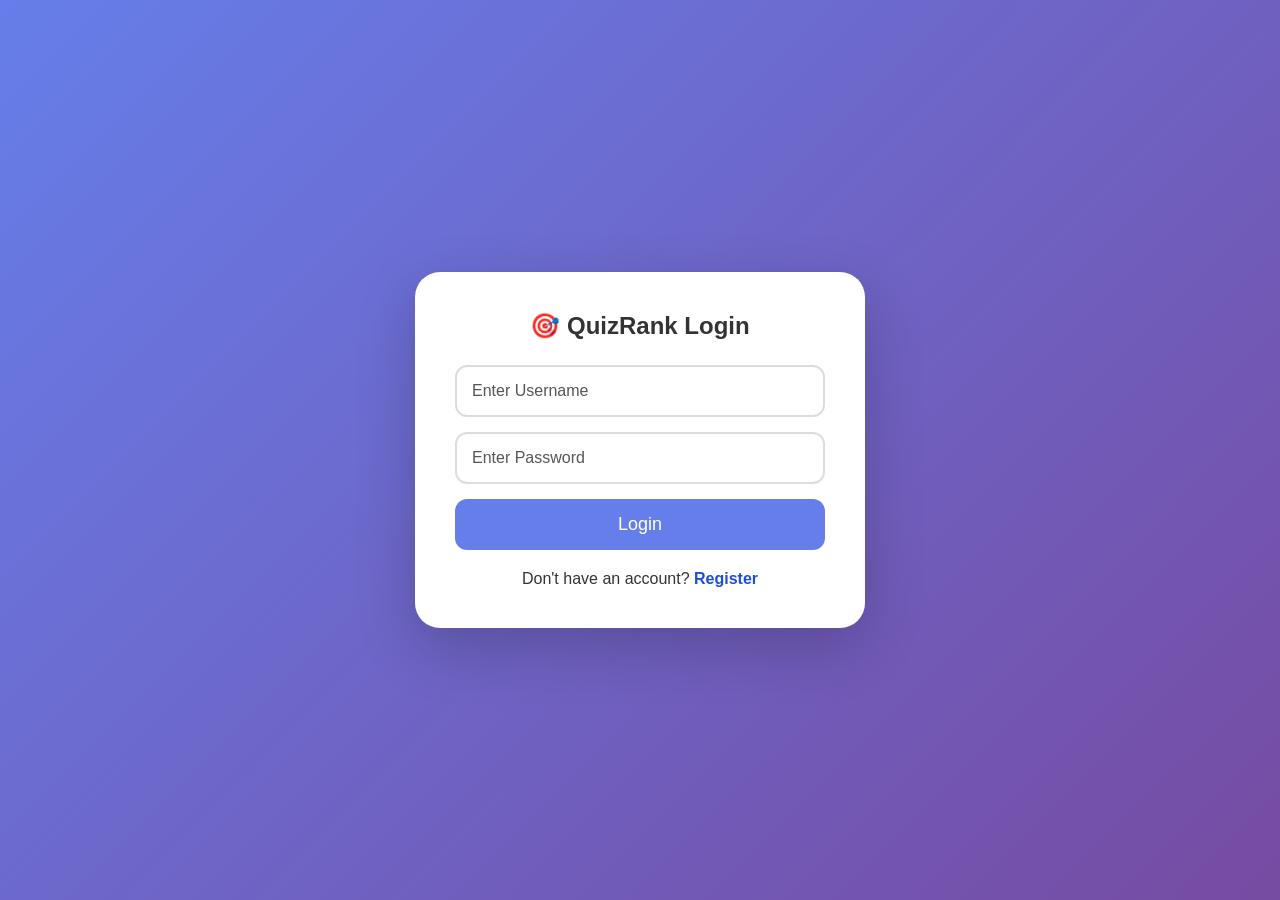
==== Index.html @ 5bc47205 "Fix project structure" ====
<!DOCTYPE html>
<html lang="en">
<head>
   <meta charset="UTF-8">

    <meta name="viewport"
          content="width=device-width, initial-scale=1.0">

    <meta name="description"
          content="QuizRank Challenge - Test your knowledge and compete on the leaderboard.">

    <title>QuizRank Quiz</title>

    <link rel="stylesheet" href="../css/style.css">
 
</head>
<body>

<div class="container">
    <h2>🎯 QuizRank Login</h2>

    <form id="loginForm">
        <input type="text" id="username" placeholder="Enter Username" required>

        <input type="password" id="password" placeholder="Enter Password" required>

        <button type="submit">Login</button>
    </form>

    <p>
        Don't have an account?
        <a href="register.html">Register</a>
    </p>
</div>

<script src="../js/login.js"></script>

</body>
</html>
---- css/style.css ----
*{
    margin:0;
    padding:0;
    box-sizing:border-box;
}

body{
    font-family:"Segoe UI",sans-serif;
    min-height:100vh;
    display:flex;
    justify-content:center;
    align-items:center;
    background:linear-gradient(135deg,#667eea,#764ba2);
}

/* LOGIN / REGISTER / QUIZ CONTAINER */

.container{
    width: 90%;
    max-width:450px;
    background:white;
    padding:40px;
    border-radius:25px;
    box-shadow:0 20px 60px rgba(0,0,0,.2);
}

h2{
    text-align:center;
    margin-bottom:25px;
    color:#333;
}

/* FORMS */

form{
    display:flex;
    flex-direction:column;
    gap:15px;
}

input{
    width:100%;
    padding:15px;
    border:2px solid #ddd;
    border-radius:12px;
    font-size:16px;
    outline:none;
    transition:.3s;
}

input:focus{
    border-color:#667eea;
}

p{
    text-align:center;
    margin-top:20px;
}

a{
    color:#667eea;
    text-decoration:none;
    font-weight:600;
}

/* BUTTONS */

button{
    width:100%;
    padding:15px;
    border:none;
    border-radius:12px;
    background:#667eea;
    color:white;
    font-size:18px;
    cursor:pointer;
    transition:.3s;
}

button:hover{
    background:#5a67d8;
    transform:translateY(-3px);
}

/* QUIZ START */

#startScreen{
    text-align:center;
}

#startScreen h2{
    font-size:36px;
}

#startScreen p{
    color:#666;
    margin-bottom:25px;
}

/* TIMER */

#timer{
    text-align:center;
    font-size:28px;
    font-weight:bold;
    color:#ff4757;
    margin-bottom:20px;
}

/* QUESTION */

#question{
    font-size:24px;
    font-weight:bold;
    color:#333;
    margin-bottom:25px;
}

/* OPTIONS */

#options{
    display:flex;
    flex-direction:column;
    gap:15px;
}

#options button{
    background:white;
    color:#333;
    border:2px solid #667eea;
}

#options button:hover{
    background:#667eea;
    color:white;
}

/* RESULT PAGE */

.result-card{
    width:90%;
    max-width:450%;
    background:white;
    padding:40px;
    border-radius:25px;
    text-align:center;
    box-shadow:0 20px 60px rgba(0,0,0,.25);
}

.score-circle{
    width:180px;
    height:180px;
    margin:25px auto;
    border-radius:50%;
    background:linear-gradient(135deg,#667eea,#764ba2);
    display:flex;
    justify-content:center;
    align-items:center;
    color:white;
    font-size:42px;
    font-weight:bold;
}

.stats{
    display:flex;
    gap:20px;
    margin-top:30px;
}

.stat-box{
    flex:1;
    background:#f5f7ff;
    padding:20px;
    border-radius:15px;
}

.stat-box h3{
    color:#555;
    margin-bottom:10px;
}

.stat-box p{
    font-size:32px;
    font-weight:bold;
}

.result-btn{
    margin-top:30px;
}

/* MOBILE */

@media(max-width:768px){

    .container{
        width:95%;
        max-width:none;
        padding:25px;
    }

    .result-card{
        width:95%;
        padding: 25px;
    }

    .stats{
        flex-direction:column;
    }
}
.leader-item{
    display:flex;
    justify-content:space-between;
    align-items:center;
    flex-wrap:wrap;
    gap:10px;

    padding:15px;
    margin: auto;

    background:white;

    border-radius:15px;

    box-shadow:0 5px 15px rgba(0,0,0,.1);

    font-size:18px;
    font-weight:600;
}

.leader-item:nth-child(1){
    background:gold;
}

.leader-item:nth-child(2){
    background:silver;
}

.leader-item:nth-child(3){
    background:#cd7f32;
}
.leaderboard-btn{
    position:fixed;
    top:20px;
    left:20px;

    padding:14px 22px;

    border-radius:20px;

    background:linear-gradient(
        135deg,
        #FFD700,
        #FFA500
    );

    color:white;
    text-decoration:none;

    font-weight:bold;

    box-shadow:
    0 8px 25px rgba(255,165,0,.4);

    transition:.3s;
}

.leaderboard-btn:hover{
    transform:
    translateY(-3px)
    scale(1.08);

    box-shadow:
    0 12px 35px rgba(255,165,0,.6);
}
#leaderboardList{
    margin-top:20px;
}

.leader-item{
    display:flex;
    justify-content:space-between;
    align-items:center;

    padding:15px 20px;
    margin:10px 0;

    background:white;
    border-radius:15px;

    box-shadow:0 5px 15px rgba(0,0,0,.1);

    font-size:18px;
    font-weight:600;
}

.leader-item:nth-child(1){
    background:gold;
}

.leader-item:nth-child(2){
    background:silver;
}

.leader-item:nth-child(3){
    background:#cd7f32;
}

.leader-item:hover{
    transform:scale(1.02);
    transition:.3s;
}
#quizScreen{
    position:relative;
}

#skipBtn{
    position:fixed;

    bottom:40px;
    right:40px;

    width:auto;
    padding:15px 30px;

    border:none;
    border-radius:50px;

    background:linear-gradient(
        135deg,
        #ff9800,
        #ff5722
    );

    color:white;
    font-weight:bold;
    font-size:16px;

    cursor:pointer;

    box-shadow:
        0 8px 20px rgba(255,87,34,.4);

    transition:.3s;

    z-index:999;
}

#skipBtn:hover{
    transform:translateY(-3px);
}
.logout-btn{
    position:fixed;
    top:20px;
    right:20px;

    padding:14px 22px;

    border-radius:20px;

    background:#ff4757;

    color:white;
    text-decoration:none;
    font-weight:bold;

    box-shadow:0 5px 15px rgba(255,71,87,.4);

    transition:.3s;

    z-index:999;
}

.logout-btn:hover{
    transform:translateY(-3px);
    background:#ff3742;
}
.logout-btn{
    position:fixed;
    top:20px;
    right:20px;

    background:#ff4d4d;
    color:white;

    padding:10px 18px;

    border-radius:8px;

    text-decoration:none;
    font-size:14px;
    font-weight:600;

    z-index:999;
}

.logout-btn:hover{
    background:#e53935;
}
body {
    background: linear-gradient(
        135deg,
        #667eea,
        #764ba2
    );
}
p {
    color: #333;
}
a {
    color: #1d4ed8;
    font-weight: 600;
}
input::placeholder {
    color: #555;
}
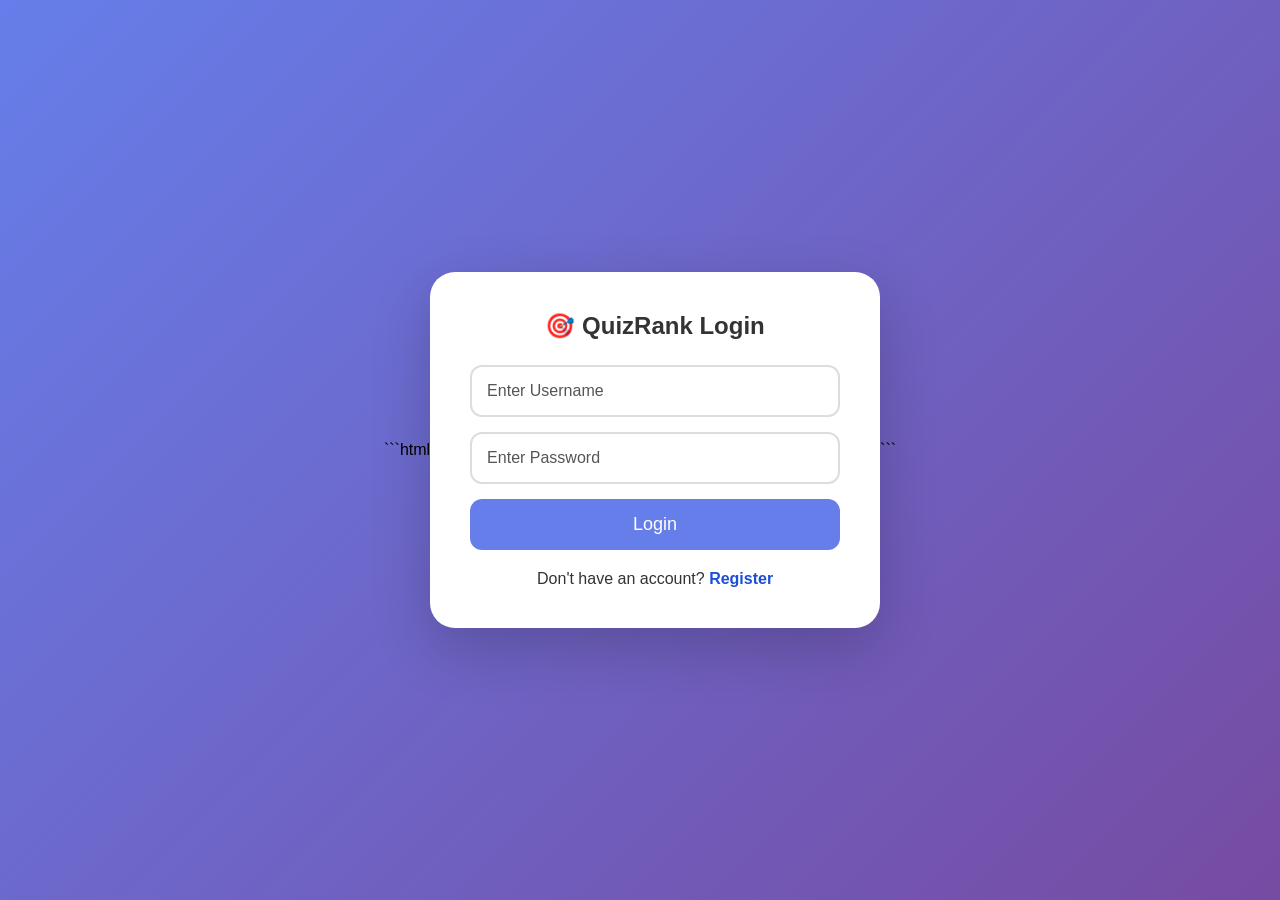
==== commit b462869b: "Fix CSS and JS paths" ====
--- a/Index.html
+++ b/Index.html
@@ -1,18 +1,15 @@
+```html
 <!DOCTYPE html>
 <html lang="en">
 <head>
-   <meta charset="UTF-8">
+    <meta charset="UTF-8">
+    <meta name="viewport" content="width=device-width, initial-scale=1.0">
+    <meta name="description" content="QuizRank Challenge - Test your knowledge and compete on the leaderboard.">
 
-    <meta name="viewport"
-          content="width=device-width, initial-scale=1.0">
+    <title>QuizRank Login</title>
 
-    <meta name="description"
-          content="QuizRank Challenge - Test your knowledge and compete on the leaderboard.">
-
-    <title>QuizRank Quiz</title>
-
-    <link rel="stylesheet" href="../css/style.css">
- 
+    <!-- CSS -->
+    <link rel="stylesheet" href="css/style.css">
 </head>
 <body>
 
@@ -20,9 +17,15 @@
     <h2>🎯 QuizRank Login</h2>
 
     <form id="loginForm">
-        <input type="text" id="username" placeholder="Enter Username" required>
+        <input type="text"
+               id="username"
+               placeholder="Enter Username"
+               required>
 
-        <input type="password" id="password" placeholder="Enter Password" required>
+        <input type="password"
+               id="password"
+               placeholder="Enter Password"
+               required>
 
         <button type="submit">Login</button>
     </form>
@@ -33,7 +36,9 @@
     </p>
 </div>
 
-<script src="../js/login.js"></script>
+<!-- JS -->
+<script src="js/login.js"></script>
 
 </body>
-</html>+</html>
+```
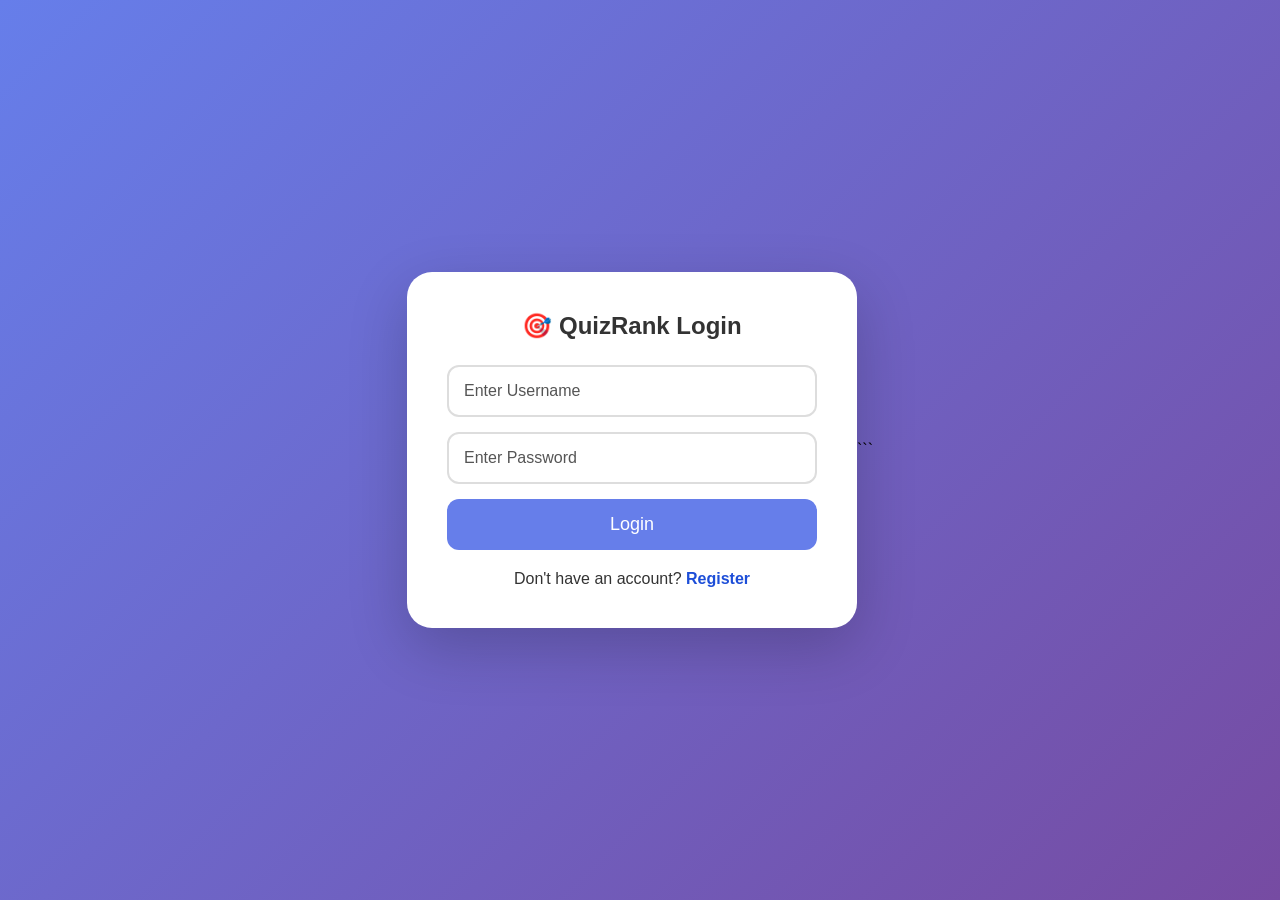
==== commit 9f51057f: "Fix index file" ====
--- a/Index.html
+++ b/Index.html
@@ -1,4 +1,3 @@
-```html
 <!DOCTYPE html>
 <html lang="en">
 <head>
